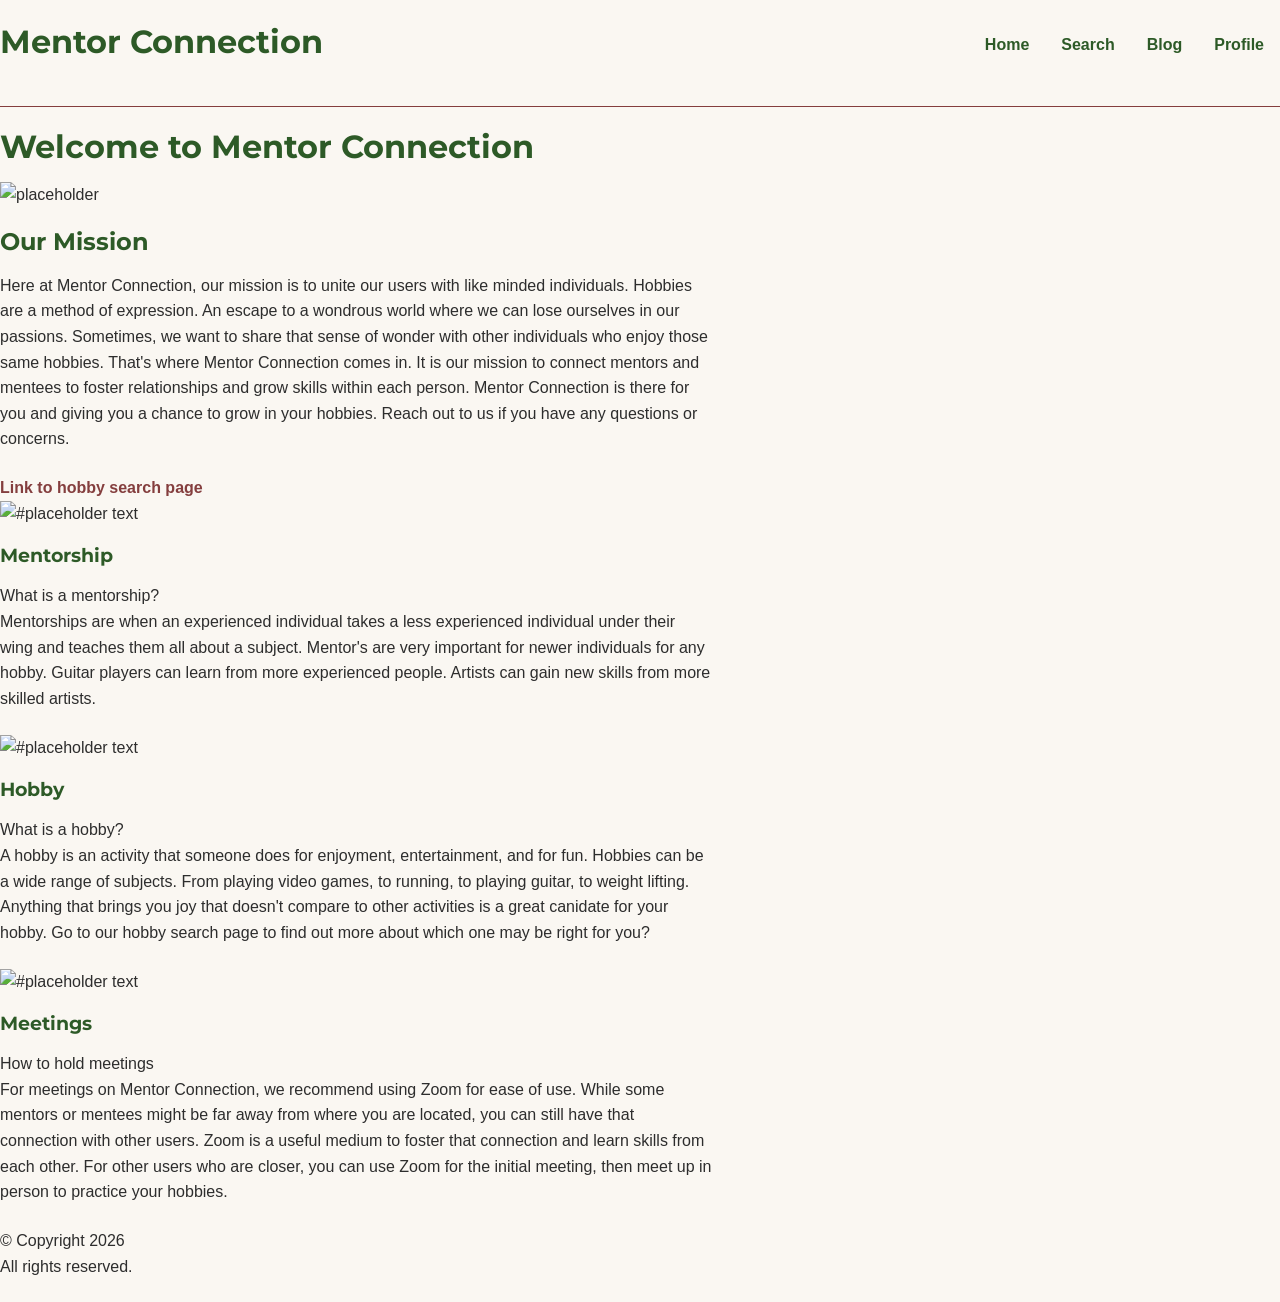
==== index.html @ 6b962f48 "Added more base styles, and added site-logo class to the heading logo for the site. html pages -adde" ====
<!DOCTYPE html>
<html lang="en">
<head>
    <meta charset="utf-8">
    <meta name="description" content="Mentor Connection: An introduction to how we help you connect with your hobbies and those around you.">
    <meta name="author" content="Antonio Rodriguez Jr">
    <meta name="viewport" content="width=device-width, initial-scale=1.0">
    <title>Mentor Connection: Hobbies, Mentors, and Our Process</title>
    <link rel="stylesheet" href="styles.css">

    <link rel="preconnect" href="https://fonts.googleapis.com">
    <link rel="preconnect" href="https://fonts.gstatic.com" crossorigin>
    <link href="https://fonts.googleapis.com/css2?family=Montserrat:ital,wght@0,100..900;1,100..900&display=swap" rel="stylesheet">
</head>
<body>
    <header>
        <div class="nav-container">
            <a class="site-logo" href="#">Mentor Connection</a>
            <nav>
                <ul class="nav-list">
                    <li><a aria-current="page" href="#">Home</a></li>
                    <li><a href="search.html">Search</a></li>
                    <li><a href="blog.html">Blog</a></li>
                    <li><a href="profile.html">Profile</a></li>
                </ul>
            </nav>
        </div>
    </header>
    <main>
        <h1>Welcome to Mentor Connection</h1>
        <section class="intro-desc">
            <img alt="placeholder">
            <div class="mission">
                <h2>Our Mission</h2>
                <p>Here at Mentor Connection, our mission is to unite our users with like minded individuals.
                Hobbies are a method of expression. An escape to a wondrous world where we can lose ourselves in our passions.
                Sometimes, we want to share that sense of wonder with other individuals who enjoy those same hobbies. 
                That's where Mentor Connection comes in. It is our mission to connect mentors and mentees to foster relationships 
                and grow skills within each person. Mentor Connection is there for you and giving you a chance to grow in your hobbies. 
                Reach out to us if you have any questions or concerns.</p>
                <a class="button" href="#link to hobby search page">Link to hobby search page</a>
            </div>
        </section>
        <section class="cards">
            <div class="card-grid">
                <div class="card">
                    <img alt="#placeholder text">
                    <h3>Mentorship</h3>
                    <p>What is a mentorship?<br>
                        Mentorships are when an experienced individual takes a less experienced individual under their wing and teaches them all about a subject.
                        Mentor's are very important for newer individuals for any hobby. Guitar players can learn from more experienced people. Artists can gain new skills 
                        from more skilled artists.
                    </p>
                </div>
                <div class="card">
                    <img alt="#placeholder text">
                    <h3>Hobby</h3>
                    <p>What is a hobby?<br>
                        A hobby is an activity that someone does for enjoyment, entertainment, and for fun. Hobbies can be a wide range of subjects.
                        From playing video games, to running, to playing guitar, to weight lifting. Anything that brings you joy that doesn't compare to other activities is a 
                        great canidate for your hobby. Go to our hobby search page to find out more about which one may be right for you?
                    </p>
                </div>
                <div class="card">
                    <img alt="#placeholder text">
                    <h3>Meetings</h3>
                    <p>How to hold meetings<br>
                    For meetings on Mentor Connection, we recommend using Zoom for ease of use. While some mentors or mentees might be far away from where you are located,
                    you can still have that connection with other users. Zoom is a useful medium to foster that connection and learn skills from each other. For other users who
                    are closer, you can use Zoom for the initial meeting, then meet up in person to practice your hobbies. </p>
                </div>
            </div>
        </section>
    </main>
    <footer><p>&copy; Copyright 2026<br>
                All rights reserved.</p></footer>
</body>
</html>
---- styles.css ----
/* This is the style sheet for GIT 480 Senior Project by Antonio Rodriguez Jr */
@layer reset, base, layout, components, utilities, overrides;

@layer reset{
    *,
    *::before,
    *::after {
        box-sizing: border-box;
    }

    body{
        line-height: 1.5;
        margin: 0;
    }

    img{
        display: block;
        max-width: 100%;
    }
}

@layer base{
    :root {
        --primary: #2d5a27;
        --accent: #843E3E;
        --other-accent: #d49b35;
        --background: #faf7f2;
        --card-color: #ffffff;
        --font-text: #2d2d2d;

        --heading: 'Montserrat', 'Trebuchet MS', Arial, sans-serif;
        --font-family: Arial, sans-serif;

        /* add spacing, sizing for fonts, measure, box shadows, borders, other colors */

        --space-sm: clamp(0.75rem, 0.65rem + 0.5vw, 1rem);
        --space-md: clamp(1rem, 0.85rem + 0.75vw, 1.5rem);
        --space-lg: clamp(1.5rem, 1.35rem + 1vw, 2rem);

        --measure: 80ch;

        --border: 1px solid var(--accent);

        --box-shadow: 0 2px 8px rgba(0,0,0, 0.2);
    }

    body {
        max-inline-size: 1280px;
        margin-inline: auto;
        font-size: 1rem;
        line-height: 1.6;
        background-color: var(--background);
        color: var(--font-text);
        font-family: var(--font-family);
    }

    h1, h2, h3 {
        font-family: var(--heading);
        color: var(--primary);
        font-weight: bold;
        margin-block-end: var(--space-sm);
        line-height: 1.2;
    }

    a{
        font-weight: bold;
        color: var(--accent);
        text-decoration: none;
    }

    p{
        max-inline-size: var(--measure);
        margin-bottom: var(--space-md);
    }
   
    .site-logo{
        font-family: var(--heading);
        font-weight: bold;
        font-size: 2rem;
        color: var(--primary);
    }
}

@layer layout{
    /* grids and other unique layout choices. */
    header{
        border-bottom: var(--border);
        background-color: var(--background);
        position: sticky;
        top: 0;
 
    }

    .nav-container{
        display: grid;
        grid-template-columns: 1fr 1fr;
        padding-block: 1rem 2rem;
    }

    .nav-list{
        display: flex;
        flex-direction: row;
        justify-content: end;
        gap: var(--space-lg);
        list-style: none;
        margin: 0;
        padding: 1rem;
    }

    .nav-list a{
        text-decoration: none;
        color: var(--primary);
        font-weight: bold;
    }
}

@layer components{
    /* cards styles and other reuseable components */
   
}

@layer utilities{
    /* add low level classes for one job with high priority */
}

@layer overrides{
    /* to check layout issues */
    /* *{
        outline: 1px solid rgba(255,0,0,0.4) !important;
    }
    to check image spacing with nearby text
        img{
            opacity: 0.5 !important
  }

    to test for contrast and readability
        body, body *{
            color: #000 !important;
            background-color: #fff !important;
  } */
}
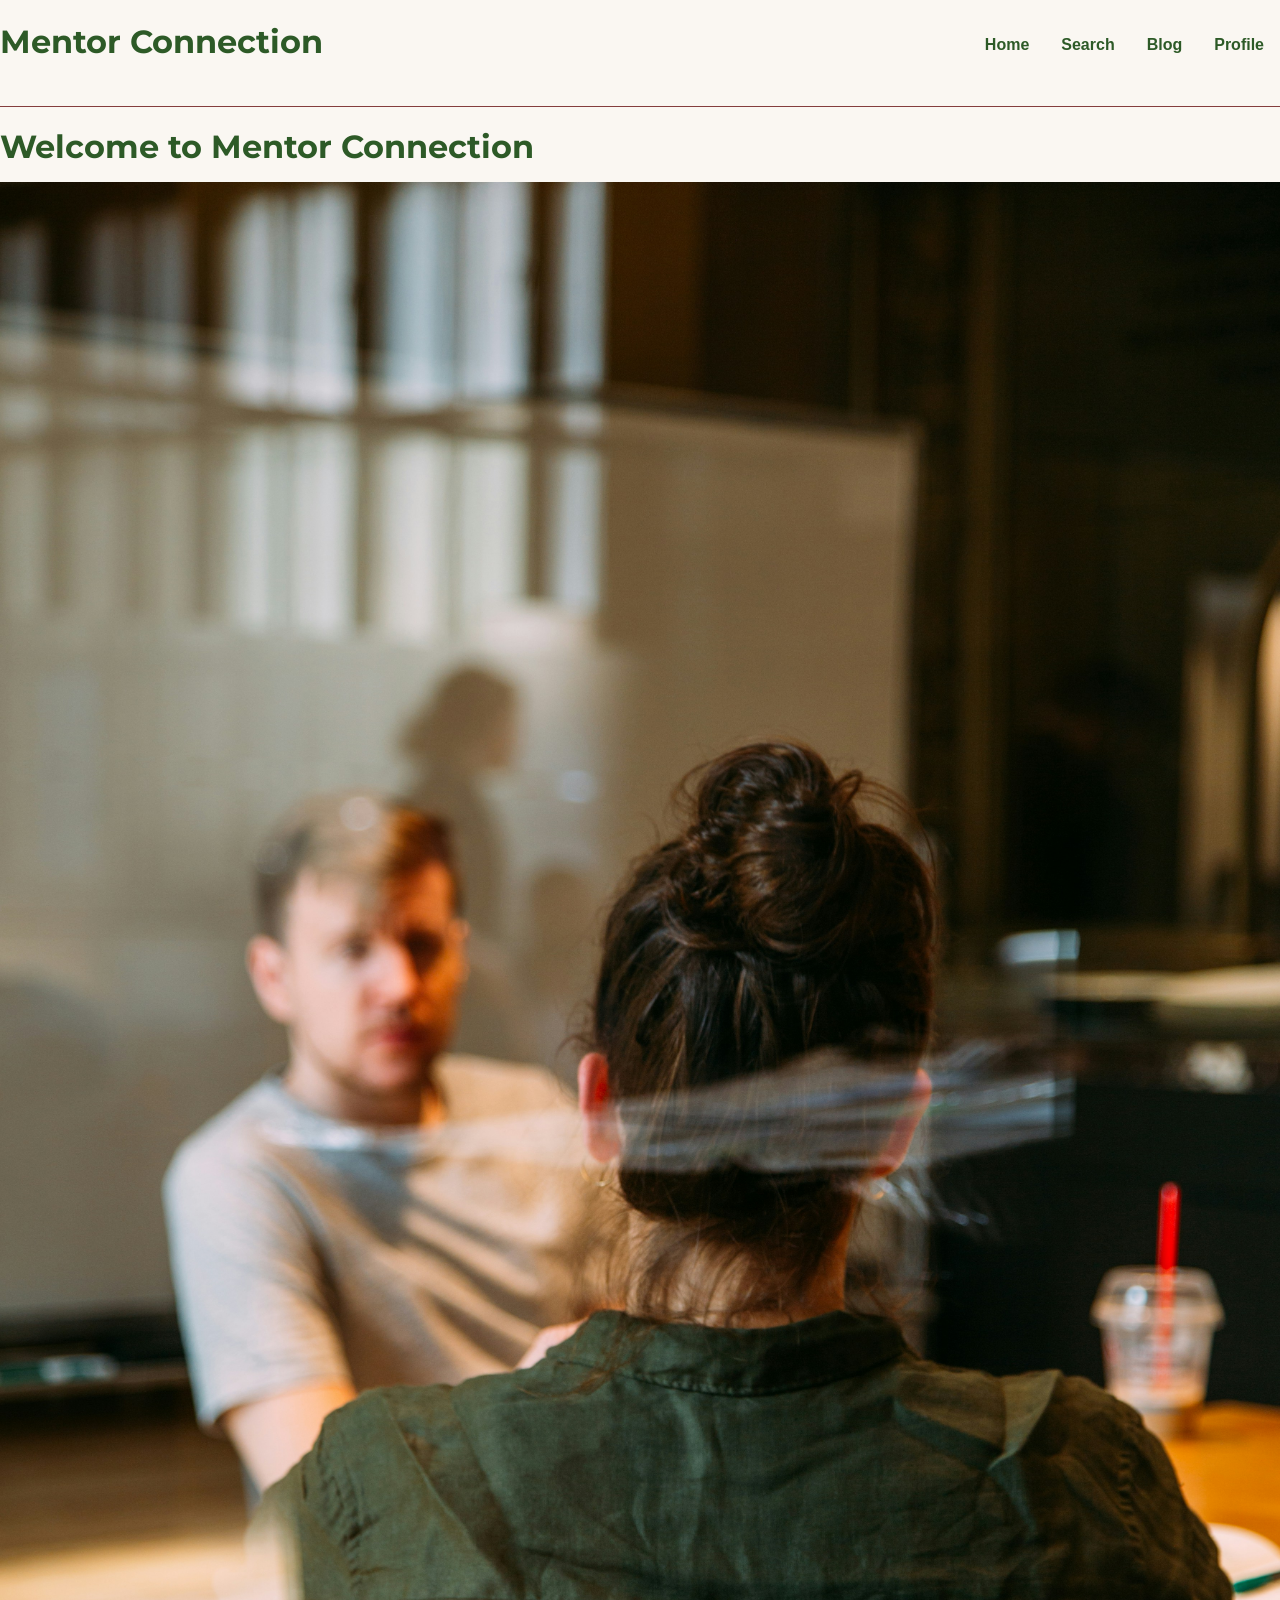
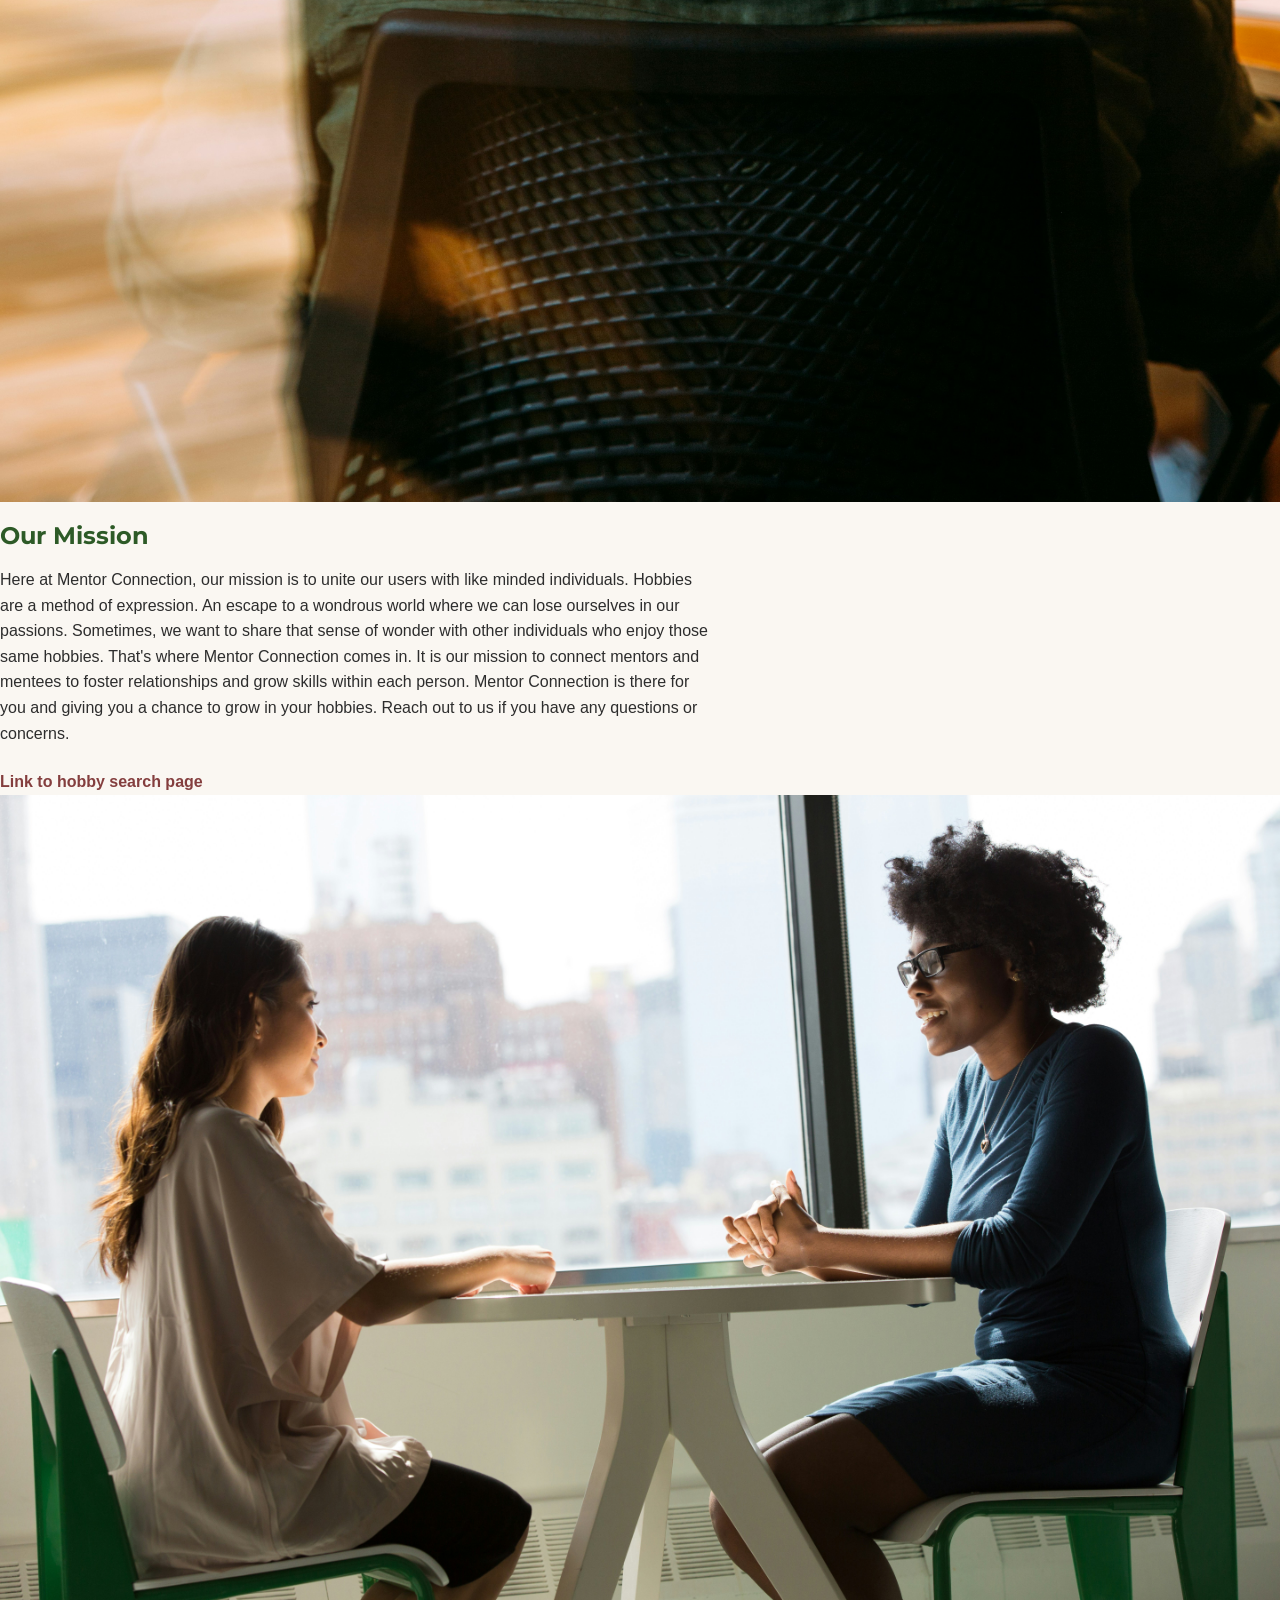
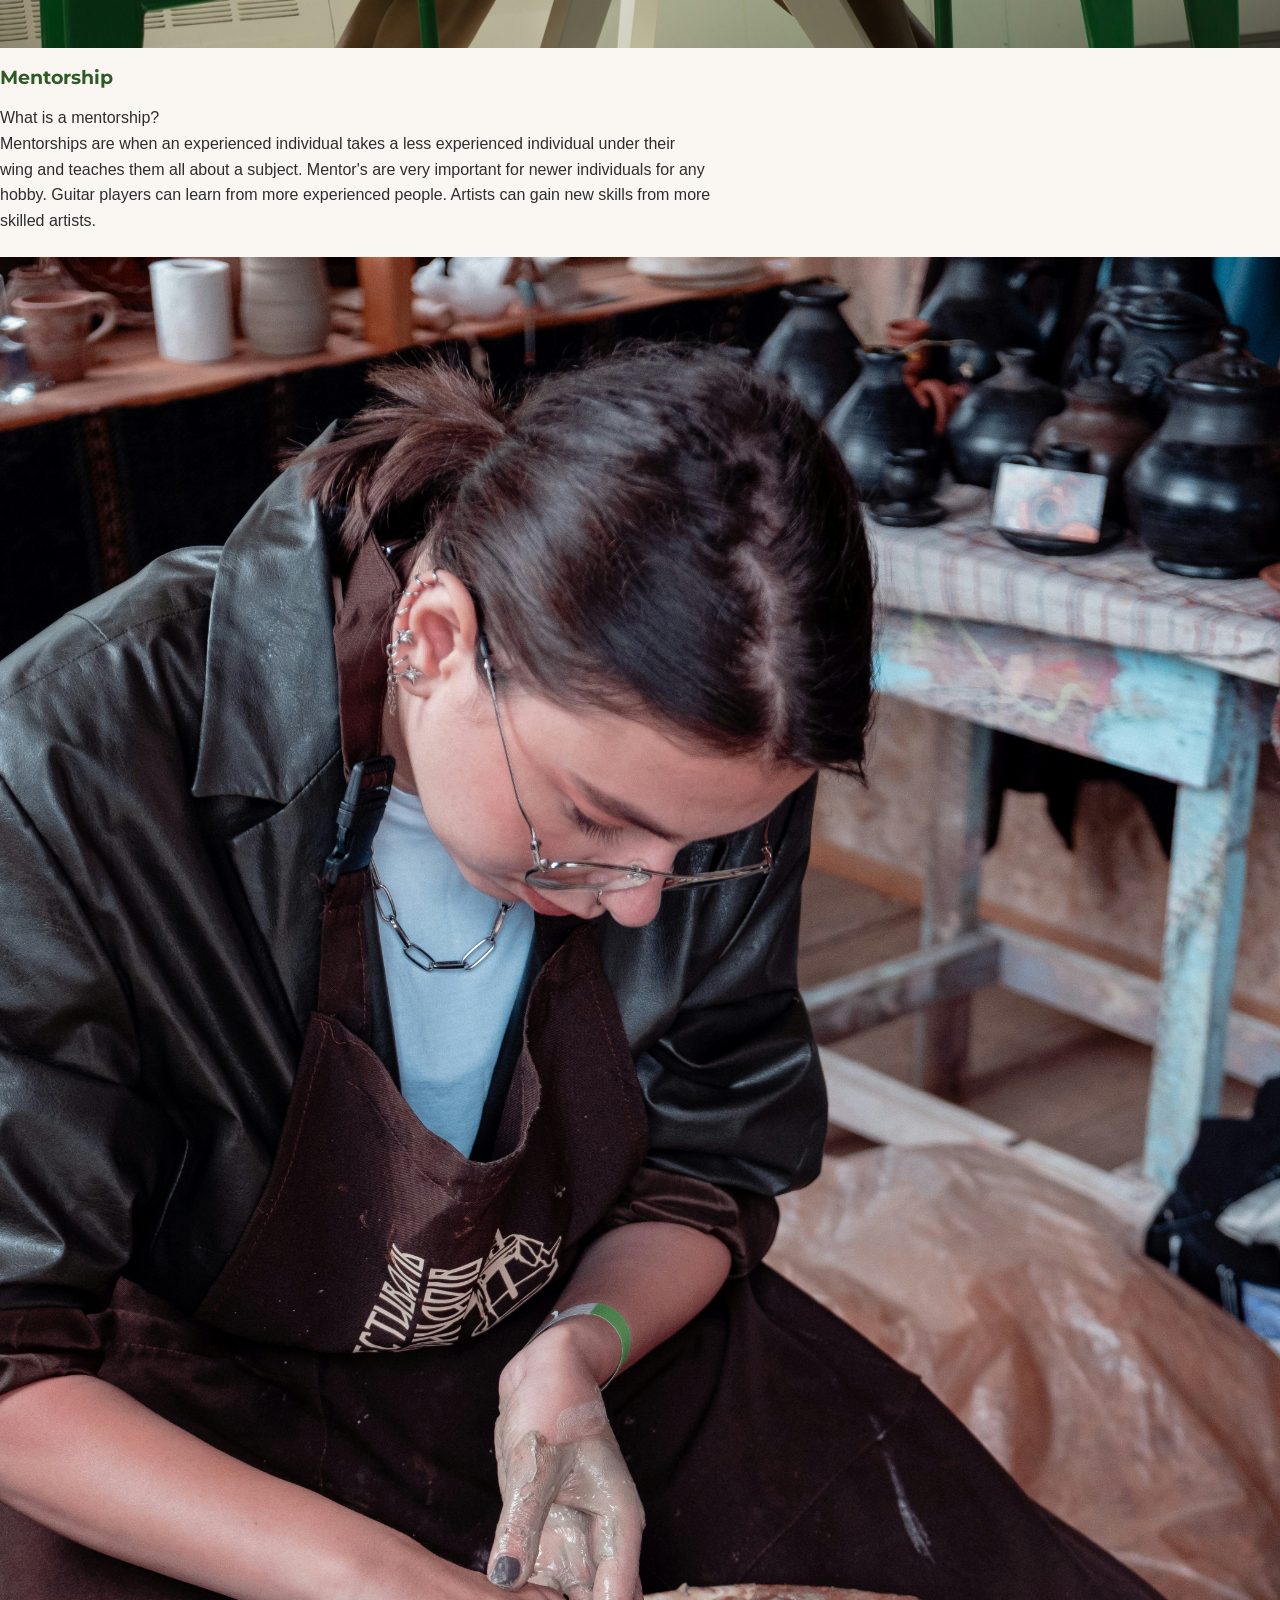
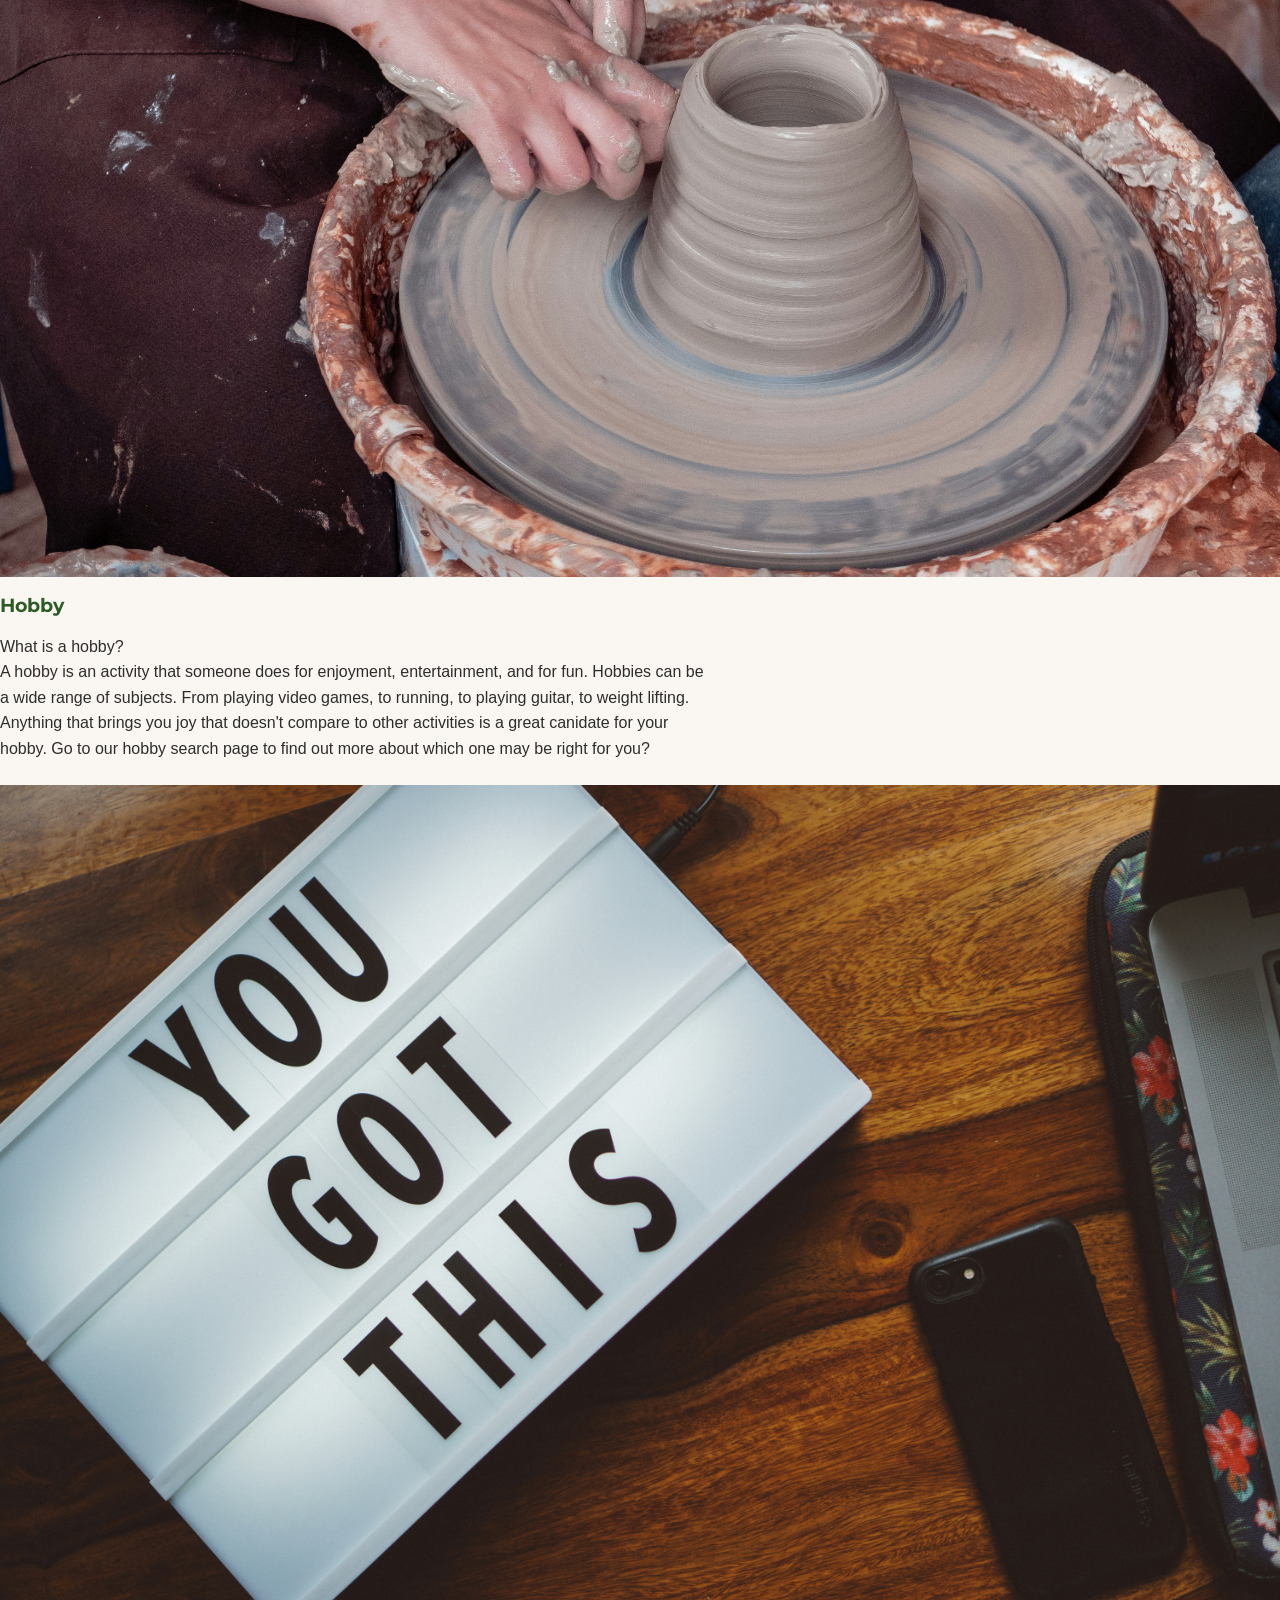
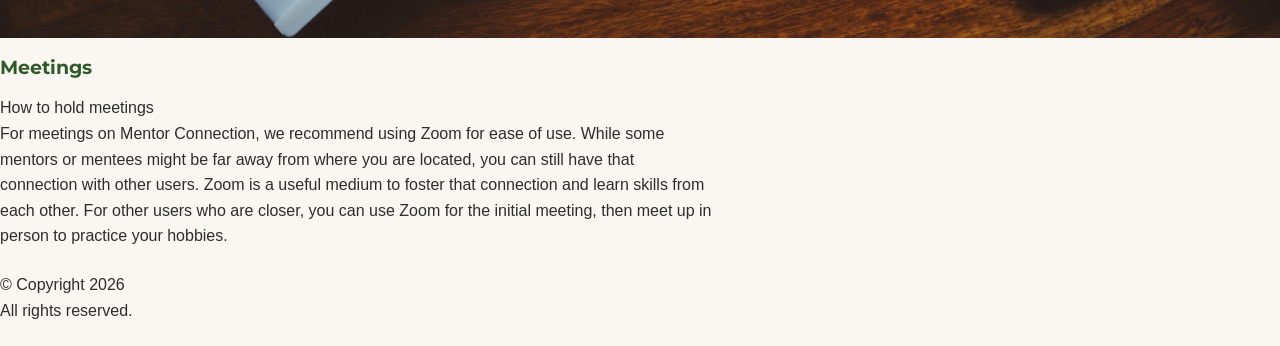
==== commit 1d8dbea2: "Added images sourced from unsplash and added more content for the website. Added 8 images for use in" ====
--- a/index.html
+++ b/index.html
@@ -29,7 +29,7 @@
     <main>
         <h1>Welcome to Mentor Connection</h1>
         <section class="intro-desc">
-            <img alt="placeholder">
+            <img src="images/mentor-display.jpg" alt="placeholder">
             <div class="mission">
                 <h2>Our Mission</h2>
                 <p>Here at Mentor Connection, our mission is to unite our users with like minded individuals.
@@ -44,7 +44,7 @@
         <section class="cards">
             <div class="card-grid">
                 <div class="card">
-                    <img alt="#placeholder text">
+                    <img src="images/mentorship.jpg"alt="#placeholder text">
                     <h3>Mentorship</h3>
                     <p>What is a mentorship?<br>
                         Mentorships are when an experienced individual takes a less experienced individual under their wing and teaches them all about a subject.
@@ -53,7 +53,7 @@
                     </p>
                 </div>
                 <div class="card">
-                    <img alt="#placeholder text">
+                    <img src="images/pottery.jpg" alt="#placeholder text">
                     <h3>Hobby</h3>
                     <p>What is a hobby?<br>
                         A hobby is an activity that someone does for enjoyment, entertainment, and for fun. Hobbies can be a wide range of subjects.
@@ -62,7 +62,7 @@
                     </p>
                 </div>
                 <div class="card">
-                    <img alt="#placeholder text">
+                    <img src="images/motivation.jpg" alt="#placeholder text">
                     <h3>Meetings</h3>
                     <p>How to hold meetings<br>
                     For meetings on Mentor Connection, we recommend using Zoom for ease of use. While some mentors or mentees might be far away from where you are located,
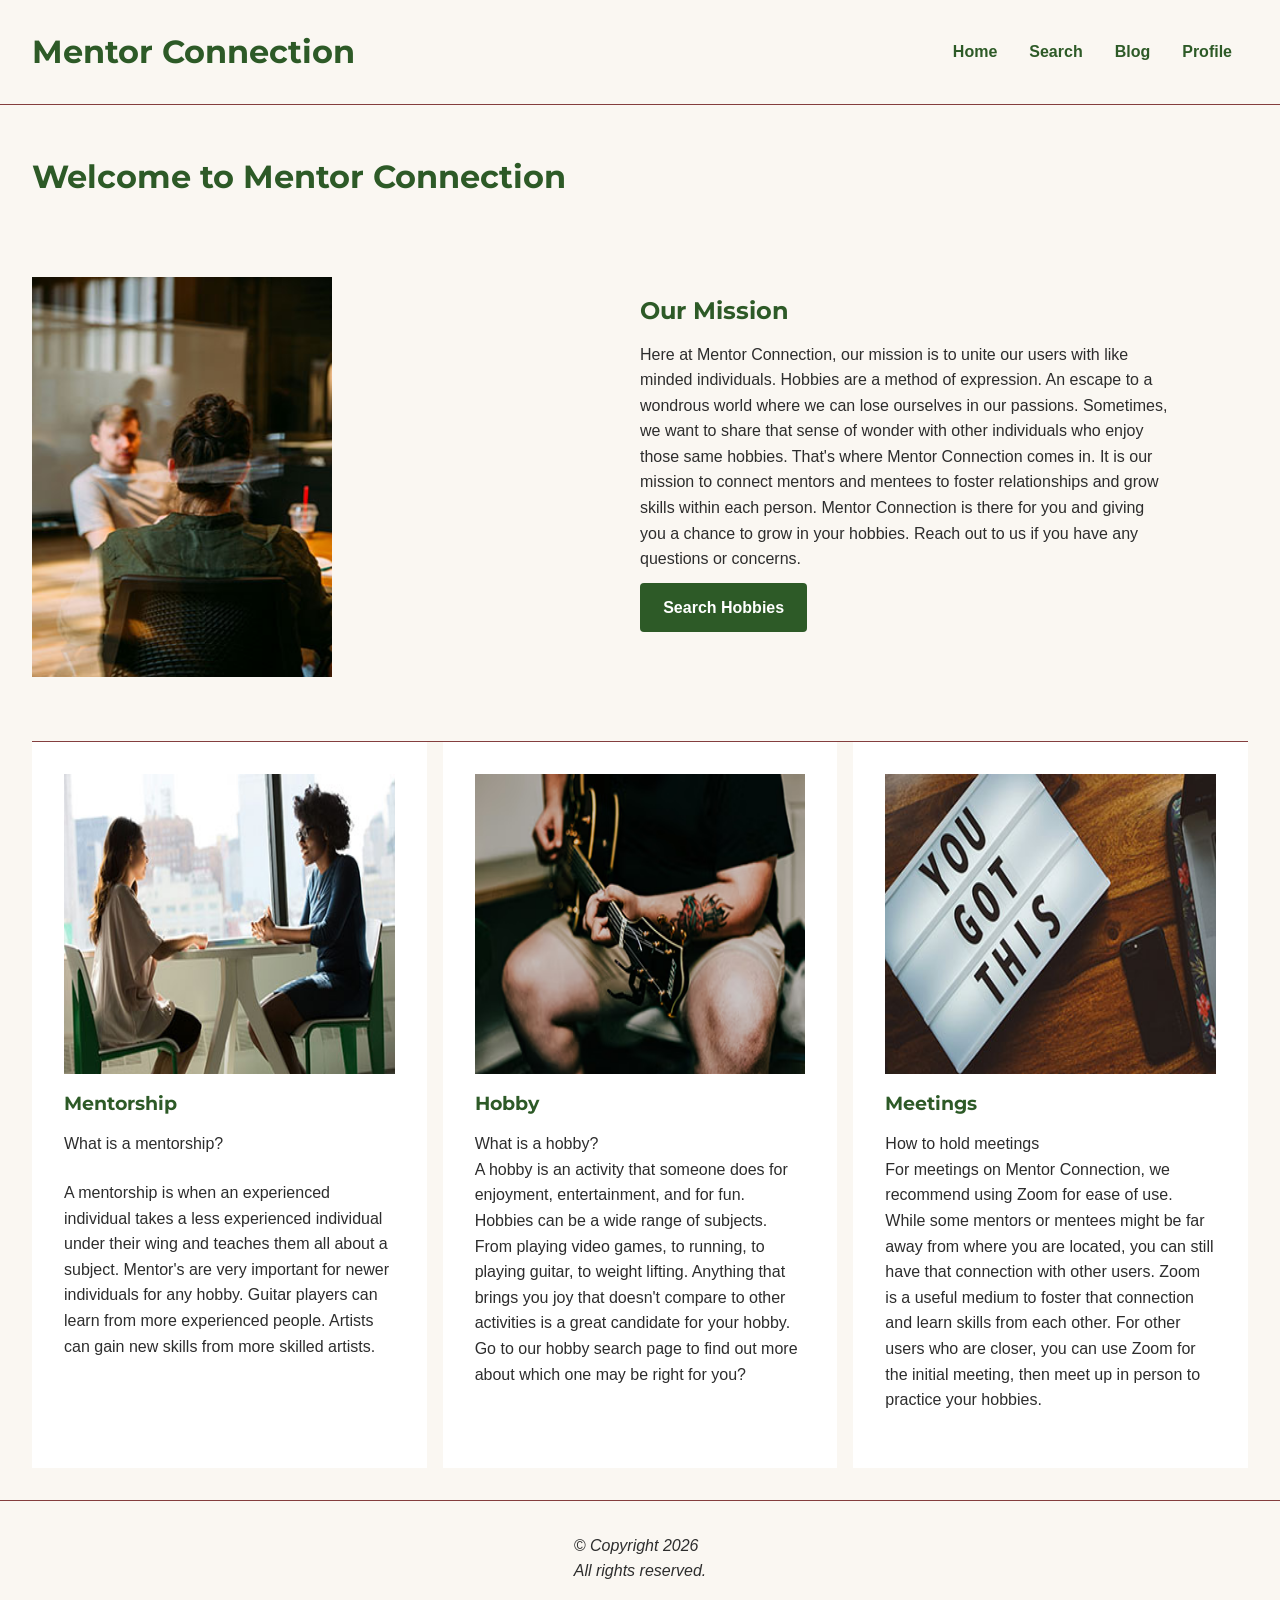
==== commit 35a74b4b: "Added avif image files and updated the sizing for all image files, updates to index.html and styles." ====
--- a/index.html
+++ b/index.html
@@ -29,7 +29,7 @@
     <main>
         <h1>Welcome to Mentor Connection</h1>
         <section class="intro-desc">
-            <img src="images/mentor-display.jpg" alt="placeholder">
+            <img src="images/mentor-display.jpg" alt="placeholder" width="300" height="400">
             <div class="mission">
                 <h2>Our Mission</h2>
                 <p>Here at Mentor Connection, our mission is to unite our users with like minded individuals.
@@ -38,31 +38,31 @@
                 That's where Mentor Connection comes in. It is our mission to connect mentors and mentees to foster relationships 
                 and grow skills within each person. Mentor Connection is there for you and giving you a chance to grow in your hobbies. 
                 Reach out to us if you have any questions or concerns.</p>
-                <a class="button" href="#link to hobby search page">Link to hobby search page</a>
+                <a class="button" href="search.html">Search Hobbies</a>
             </div>
         </section>
         <section class="cards">
             <div class="card-grid">
                 <div class="card">
-                    <img src="images/mentorship.jpg"alt="#placeholder text">
+                    <img src="images/mentorship.jpg"alt="#placeholder text" width="400" height="300">
                     <h3>Mentorship</h3>
-                    <p>What is a mentorship?<br>
-                        Mentorships are when an experienced individual takes a less experienced individual under their wing and teaches them all about a subject.
-                        Mentor's are very important for newer individuals for any hobby. Guitar players can learn from more experienced people. Artists can gain new skills 
-                        from more skilled artists.
+                    <p class="callout">What is a mentorship?</p>
+                    <p>A mentorship is when an experienced individual takes a less experienced individual under their wing and teaches them all about a subject.
+                    Mentor's are very important for newer individuals for any hobby. Guitar players can learn from more experienced people. Artists can gain new skills 
+                    from more skilled artists.
                     </p>
                 </div>
                 <div class="card">
-                    <img src="images/pottery.jpg" alt="#placeholder text">
+                    <img src="images/guitar.avif" alt="#placeholder text" width="400" height="300">
                     <h3>Hobby</h3>
                     <p>What is a hobby?<br>
                         A hobby is an activity that someone does for enjoyment, entertainment, and for fun. Hobbies can be a wide range of subjects.
                         From playing video games, to running, to playing guitar, to weight lifting. Anything that brings you joy that doesn't compare to other activities is a 
-                        great canidate for your hobby. Go to our hobby search page to find out more about which one may be right for you?
+                        great candidate for your hobby. Go to our hobby search page to find out more about which one may be right for you?
                     </p>
                 </div>
                 <div class="card">
-                    <img src="images/motivation.jpg" alt="#placeholder text">
+                    <img src="images/motivation.jpg" alt="#placeholder text" width="400" height="300">
                     <h3>Meetings</h3>
                     <p>How to hold meetings<br>
                     For meetings on Mentor Connection, we recommend using Zoom for ease of use. While some mentors or mentees might be far away from where you are located,
--- a/styles.css
+++ b/styles.css
@@ -92,9 +92,10 @@
     }
 
     .nav-container{
-        display: grid;
-        grid-template-columns: 1fr 1fr;
-        padding-block: 1rem 2rem;
+        display: flex;
+        justify-content: space-between;
+        align-items: center;
+        padding: var(--space-md) var(--space-lg);
     }
 
     .nav-list{
@@ -112,11 +113,156 @@
         color: var(--primary);
         font-weight: bold;
     }
+
+    main{
+        max-inline-size: 150ch;
+        margin-inline: auto;
+        padding: var(--space-lg);
+    }
+
+    .search-bar{
+        display: flex;
+        margin: 0 auto;
+        gap: var(--space-sm);
+        max-inline-size: 600px;
+        margin-block-end: var(--space-lg);
+    }
+
+    .trending{
+        display: grid;
+        grid-template-columns: repeat(auto-fill, minmax(450px, 1fr));
+        gap: var(--space-md);
+        margin-block-end: var(--space-lg);
+   }
+
+    footer{
+        display: flex;
+        justify-content: center;
+        padding-block: 1rem;
+        border-top: var(--border);
+        font-style: italic;
+    }
+
 }
 
 @layer components{
     /* cards styles and other reuseable components */
+    .settings, .inbox{
+        background-color: var(--card-color);
+        padding: var(--space-lg);
+        border-radius: 8px;
+        box-shadow: var(--box-shadow);
+        margin-block-end: var(--space-lg);
+    }
+
+    .settings form, .inbox form{
+        display: flex;
+        flex-direction: column;
+        gap: var(--space-sm);
+   }
+
+   input[type="text"], textarea{
+        font-family: var(--font-family);
+        padding: var(--space-sm);
+        border: var(--border);
+        font-size: 1rem;
+   }
+
+   label{
+        font-family: var(--heading);
+        font-weight: bold;
+        margin-block-end: -0.5rem;
+   }
+
+   .button, button{
+        font-family: var(heading);
+        font-weight: bold;
+        background-color: var(--primary);
+        color: var(--card-color);
+        border: none;
+        padding: var(--space-sm) var(--space-md);
+        border-radius: 4px;
+        cursor: pointer;
+        align-self: flex-start;
+   }
+
+   #category{
+        font-family: var(--font-family);
+        padding: 0.5rem;
+        border: var(--border);
+        font-size: 1rem;
+        background-color: var(--card-color);
+        cursor: pointer;
+   }
+
+   .blog{
+        background-color: var(--card-color);
+        padding: var(--space-lg);
+        border-radius: 8px;
+        box-shadow: var(--box-shadow);
+        margin-bottom: var(--space-lg);
+        display: flex;
+        flex-direction: column;
+        gap: var(--space-sm);
+   }
+
+
+   .search-bar input[type="text"]{
+        flex: 1;
+        border-radius: 4px;
+   }
+
+   .search-bar button{
+        align-self: stretch;
+   }
+
+   .hobby-desc{
+        background-color: var(--card-color);
+        padding: var(--space-md);
+        border-radius: 8px;
+        box-shadow: var(--box-shadow);
+        border-top: 4px solid var(--other-accent);
+        display: flex;
+        flex-direction: column;
+   }
+
+   .hobby-desc h3 {
+        margin-top: 0;
+        margin-block-end: 0.5rem;
+    }
+
+    .hobby-desc p {
+        margin-bottom: 0;
+        font-size: 0.95rem; 
+    }
+
+    .intro-desc{
+        display: grid;
+        grid-template-columns: 1fr 1fr;
+        padding-block: 4rem;
+        border-bottom: var(--border);
+    }
+
+    .mission p{
+        max-inline-size: 60ch;
+    }
+
+    .card-grid{
+        display: grid;
+        grid-template-columns: repeat(auto-fill, minmax(300px, 1fr));
+        gap: var(--space-sm);
+        container-type: inline-size;
+        container-name: card-grid-container;
+    }
+
+    .card{
+        background-color: var(--card-color);
+        padding: var(--space-lg);
+        align-items: center;
+    }
    
+
+
 }
 
 @layer utilities{
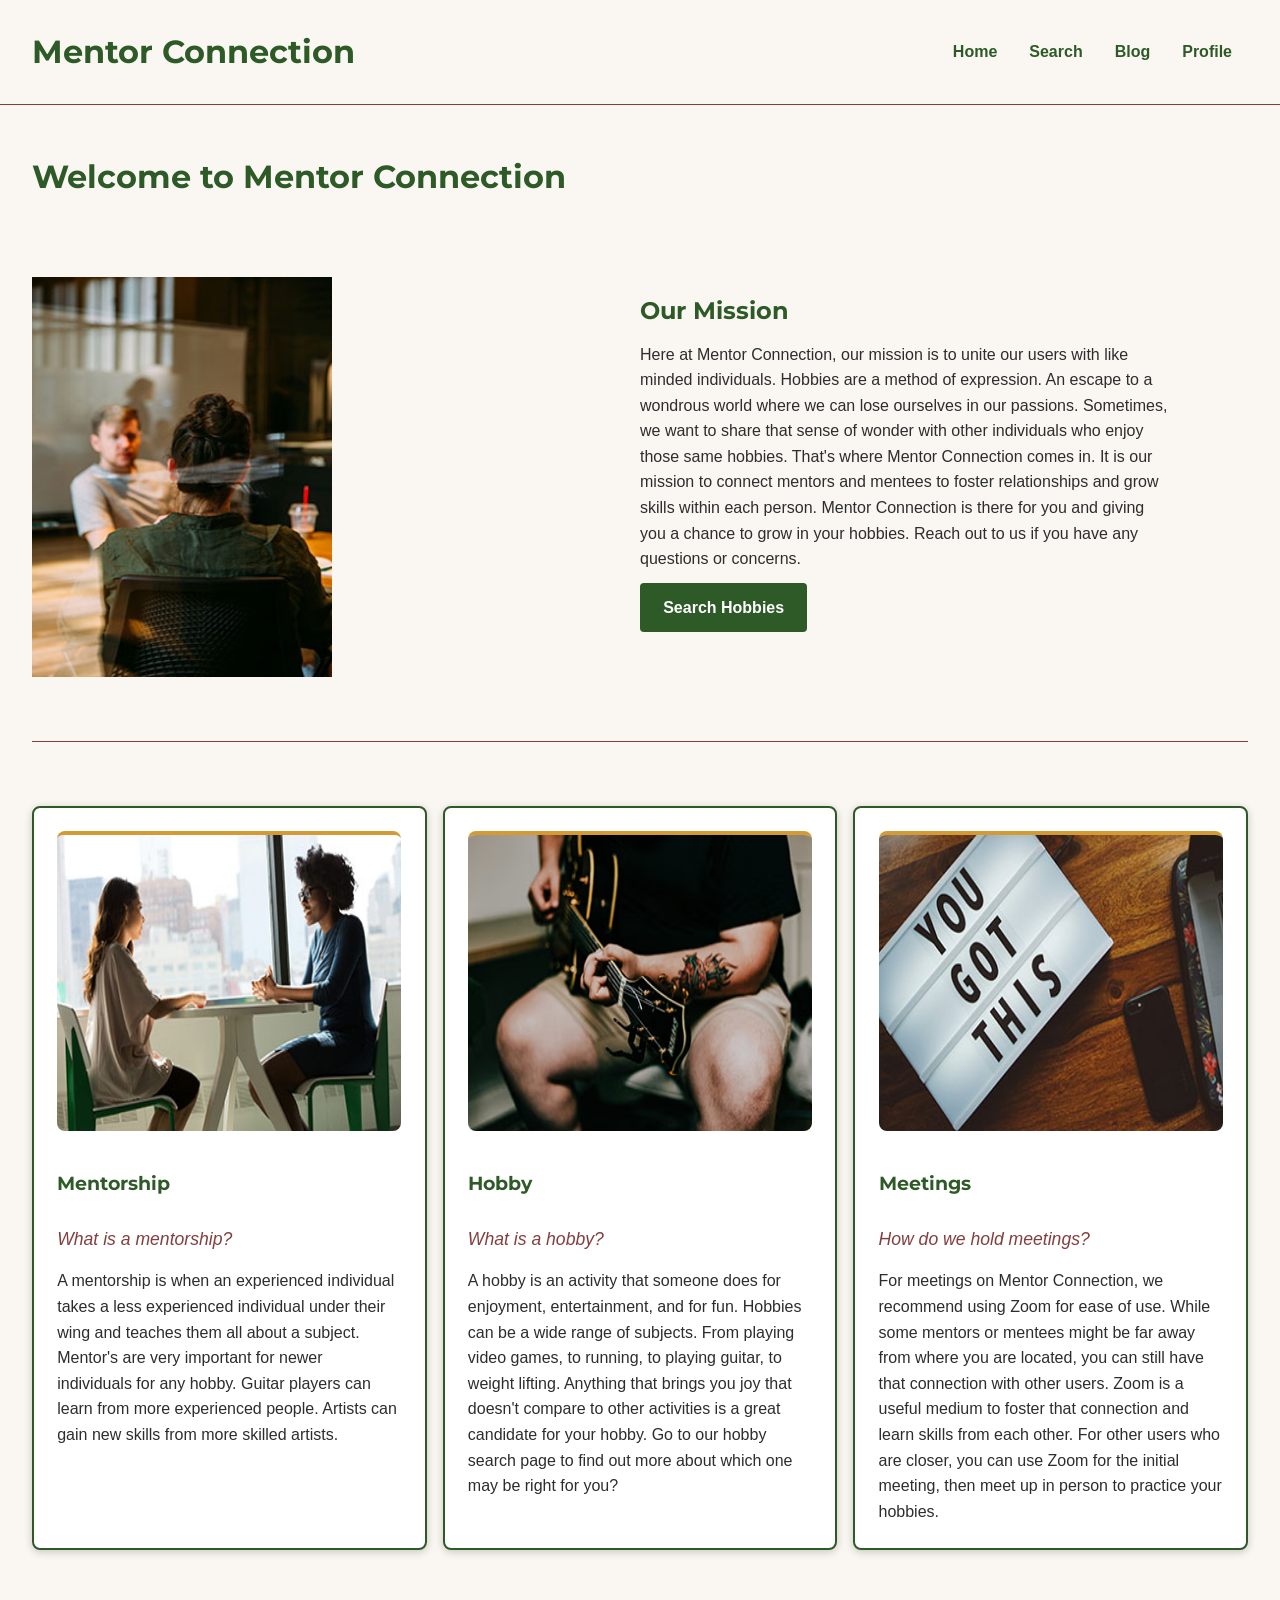
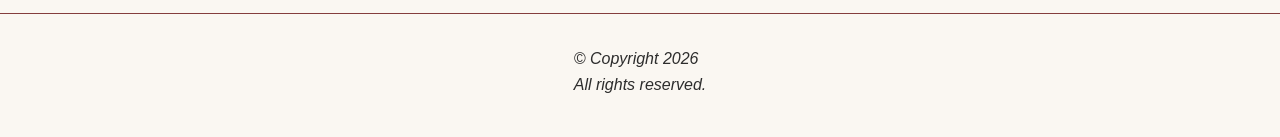
==== commit 0c498e2a: "Index.html and styles.css updates Index.html added callout class to other card descriptions adjusted" ====
--- a/index.html
+++ b/index.html
@@ -49,25 +49,23 @@
                     <p class="callout">What is a mentorship?</p>
                     <p>A mentorship is when an experienced individual takes a less experienced individual under their wing and teaches them all about a subject.
                     Mentor's are very important for newer individuals for any hobby. Guitar players can learn from more experienced people. Artists can gain new skills 
-                    from more skilled artists.
-                    </p>
+                    from more skilled artists.</p>
                 </div>
                 <div class="card">
                     <img src="images/guitar.avif" alt="#placeholder text" width="400" height="300">
                     <h3>Hobby</h3>
-                    <p>What is a hobby?<br>
-                        A hobby is an activity that someone does for enjoyment, entertainment, and for fun. Hobbies can be a wide range of subjects.
-                        From playing video games, to running, to playing guitar, to weight lifting. Anything that brings you joy that doesn't compare to other activities is a 
-                        great candidate for your hobby. Go to our hobby search page to find out more about which one may be right for you?
-                    </p>
+                    <p class="callout">What is a hobby?</p>
+                    <p>A hobby is an activity that someone does for enjoyment, entertainment, and for fun. Hobbies can be a wide range of subjects.
+                    From playing video games, to running, to playing guitar, to weight lifting. Anything that brings you joy that doesn't compare to other activities is a 
+                    great candidate for your hobby. Go to our hobby search page to find out more about which one may be right for you?</p>
                 </div>
                 <div class="card">
                     <img src="images/motivation.jpg" alt="#placeholder text" width="400" height="300">
                     <h3>Meetings</h3>
-                    <p>How to hold meetings<br>
-                    For meetings on Mentor Connection, we recommend using Zoom for ease of use. While some mentors or mentees might be far away from where you are located,
+                    <p class="callout">How do we hold meetings?</p>
+                    <p>For meetings on Mentor Connection, we recommend using Zoom for ease of use. While some mentors or mentees might be far away from where you are located,
                     you can still have that connection with other users. Zoom is a useful medium to foster that connection and learn skills from each other. For other users who
-                    are closer, you can use Zoom for the initial meeting, then meet up in person to practice your hobbies. </p>
+                    are closer, you can use Zoom for the initial meeting, then meet up in person to practice your hobbies.</p>
                 </div>
             </div>
         </section>
--- a/styles.css
+++ b/styles.css
@@ -161,20 +161,20 @@
         gap: var(--space-sm);
    }
 
-   input[type="text"], textarea{
+    input[type="text"], textarea{
         font-family: var(--font-family);
         padding: var(--space-sm);
         border: var(--border);
         font-size: 1rem;
    }
 
-   label{
+    label{
         font-family: var(--heading);
         font-weight: bold;
         margin-block-end: -0.5rem;
    }
 
-   .button, button{
+    .button, button{
         font-family: var(heading);
         font-weight: bold;
         background-color: var(--primary);
@@ -186,7 +186,7 @@
         align-self: flex-start;
    }
 
-   #category{
+    #category{
         font-family: var(--font-family);
         padding: 0.5rem;
         border: var(--border);
@@ -195,7 +195,7 @@
         cursor: pointer;
    }
 
-   .blog{
+    .blog{
         background-color: var(--card-color);
         padding: var(--space-lg);
         border-radius: 8px;
@@ -207,16 +207,16 @@
    }
 
 
-   .search-bar input[type="text"]{
+    .search-bar input[type="text"]{
         flex: 1;
         border-radius: 4px;
    }
 
-   .search-bar button{
+    .search-bar button{
         align-self: stretch;
    }
 
-   .hobby-desc{
+    .hobby-desc{
         background-color: var(--card-color);
         padding: var(--space-md);
         border-radius: 8px;
@@ -226,7 +226,7 @@
         flex-direction: column;
    }
 
-   .hobby-desc h3 {
+    .hobby-desc h3 {
         margin-top: 0;
         margin-block-end: 0.5rem;
     }
@@ -245,6 +245,10 @@
 
     .mission p{
         max-inline-size: 60ch;
+    }
+
+    .cards{
+        padding-block: 2rem;
     }
 
     .card-grid{
@@ -255,18 +259,41 @@
         container-name: card-grid-container;
     }
 
-    .card{
-        background-color: var(--card-color);
-        padding: var(--space-lg);
-        align-items: center;
-    }
-   
-
-
+    @container card-grid-container (min-width: 500px) {
+        .card {
+            display: flex;
+            flex-direction: column;
+            gap: var(--space-md);
+            background-color: var(--card-color);
+            margin-top: var(--space-lg);
+            padding-inline: var(--space-md);
+            padding-block-start: var(--space-md);
+            border-radius: 8px;
+            border: 2px solid var(--primary);
+            box-shadow: var(--box-shadow);
+            max-inline-size: 55ch;
+        }
+
+        .card img {
+            border-top: 4px solid var(--other-accent);
+            border-radius: 8px;
+            max-width: 100%;
+        }
+    }
 }
 
 @layer utilities{
     /* add low level classes for one job with high priority */
+    .callout{
+        color: var(--accent);
+        font-size: 1.1rem;
+        font-style: italic;
+        margin-bottom: -1.5rem;
+    }
+
+    .card h3{
+        margin-bottom: -0.7rem;
+    }
 }
 
 @layer overrides{
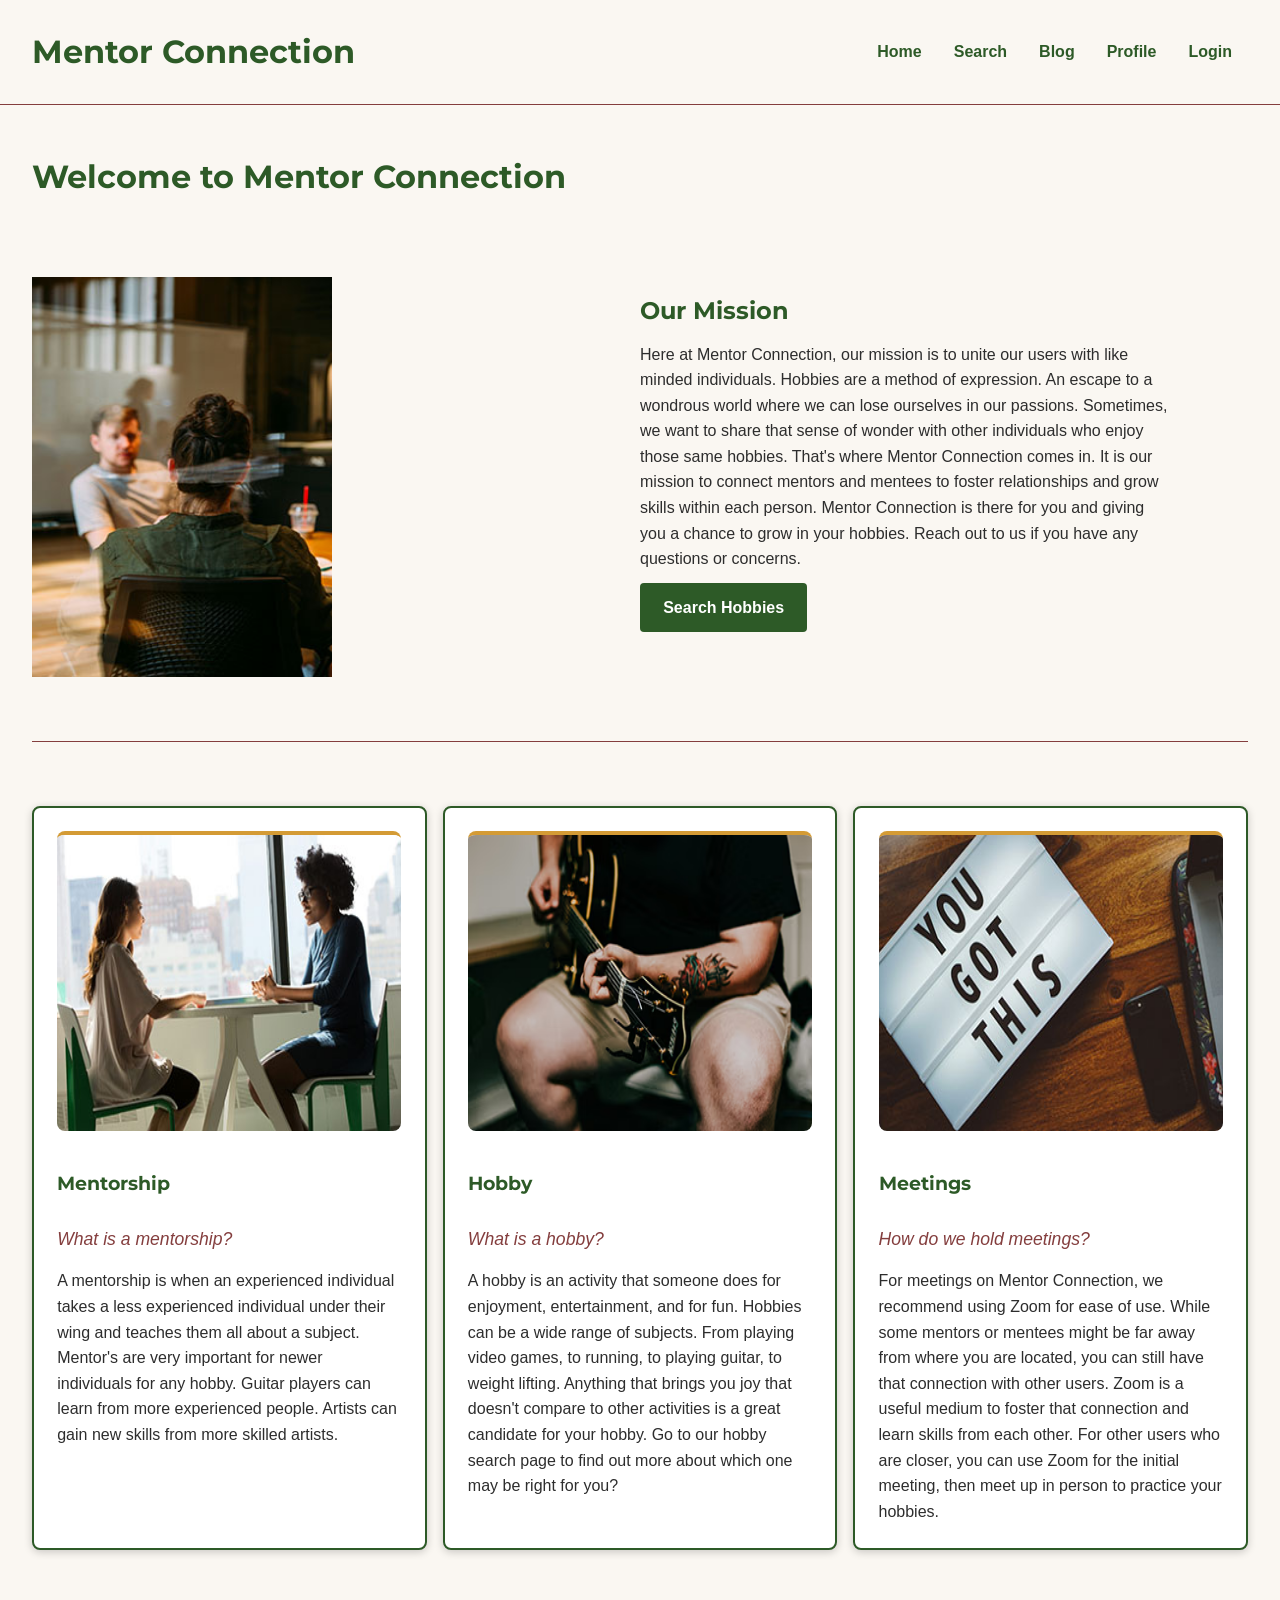
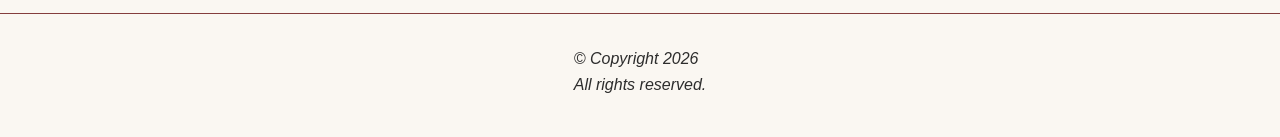
==== commit 382d5498: "Created a separate log in page for testing Created login.html and styles to test the script" ====
--- a/index.html
+++ b/index.html
@@ -22,6 +22,7 @@
                     <li><a href="search.html">Search</a></li>
                     <li><a href="blog.html">Blog</a></li>
                     <li><a href="profile.html">Profile</a></li>
+                    <li><a href="login.html">Login</a></li>
                 </ul>
             </nav>
         </div>
--- a/styles.css
+++ b/styles.css
@@ -147,7 +147,24 @@
 
 @layer components{
     /* cards styles and other reuseable components */
-    .settings, .inbox{
+    .threads .giscus{
+        max-width: 900px;
+        margin: 0 auto;
+        width: 100%;
+        padding-block-end: 2rem;
+    }
+
+    .discuss{
+        margin-block: 2rem;
+        background-color: color-mix(in srgb, var(--font-text) 80%, transparent);
+    }
+
+
+    .giscus-frame{
+        transition: height 0.2s ease;
+    }
+
+    .settings, .inbox, .signup{
         background-color: var(--card-color);
         padding: var(--space-lg);
         border-radius: 8px;
@@ -155,11 +172,18 @@
         margin-block-end: var(--space-lg);
     }
 
-    .settings form, .inbox form{
+    .signup label, .signup button{
+        display: block; 
+    }
+
+
+
+    .settings form, .inbox form { 
         display: flex;
         flex-direction: column;
         gap: var(--space-sm);
    }
+
 
     input[type="text"], textarea{
         font-family: var(--font-family);
@@ -245,6 +269,13 @@
 
     .mission p{
         max-inline-size: 60ch;
+    }
+
+    .separator{
+        padding-block-start: var(--space-lg);
+        display: grid;
+        grid-template-columns: repeat(auto-fill, minmax(450px, 1fr));
+        gap: 5rem;
     }
 
     .cards{
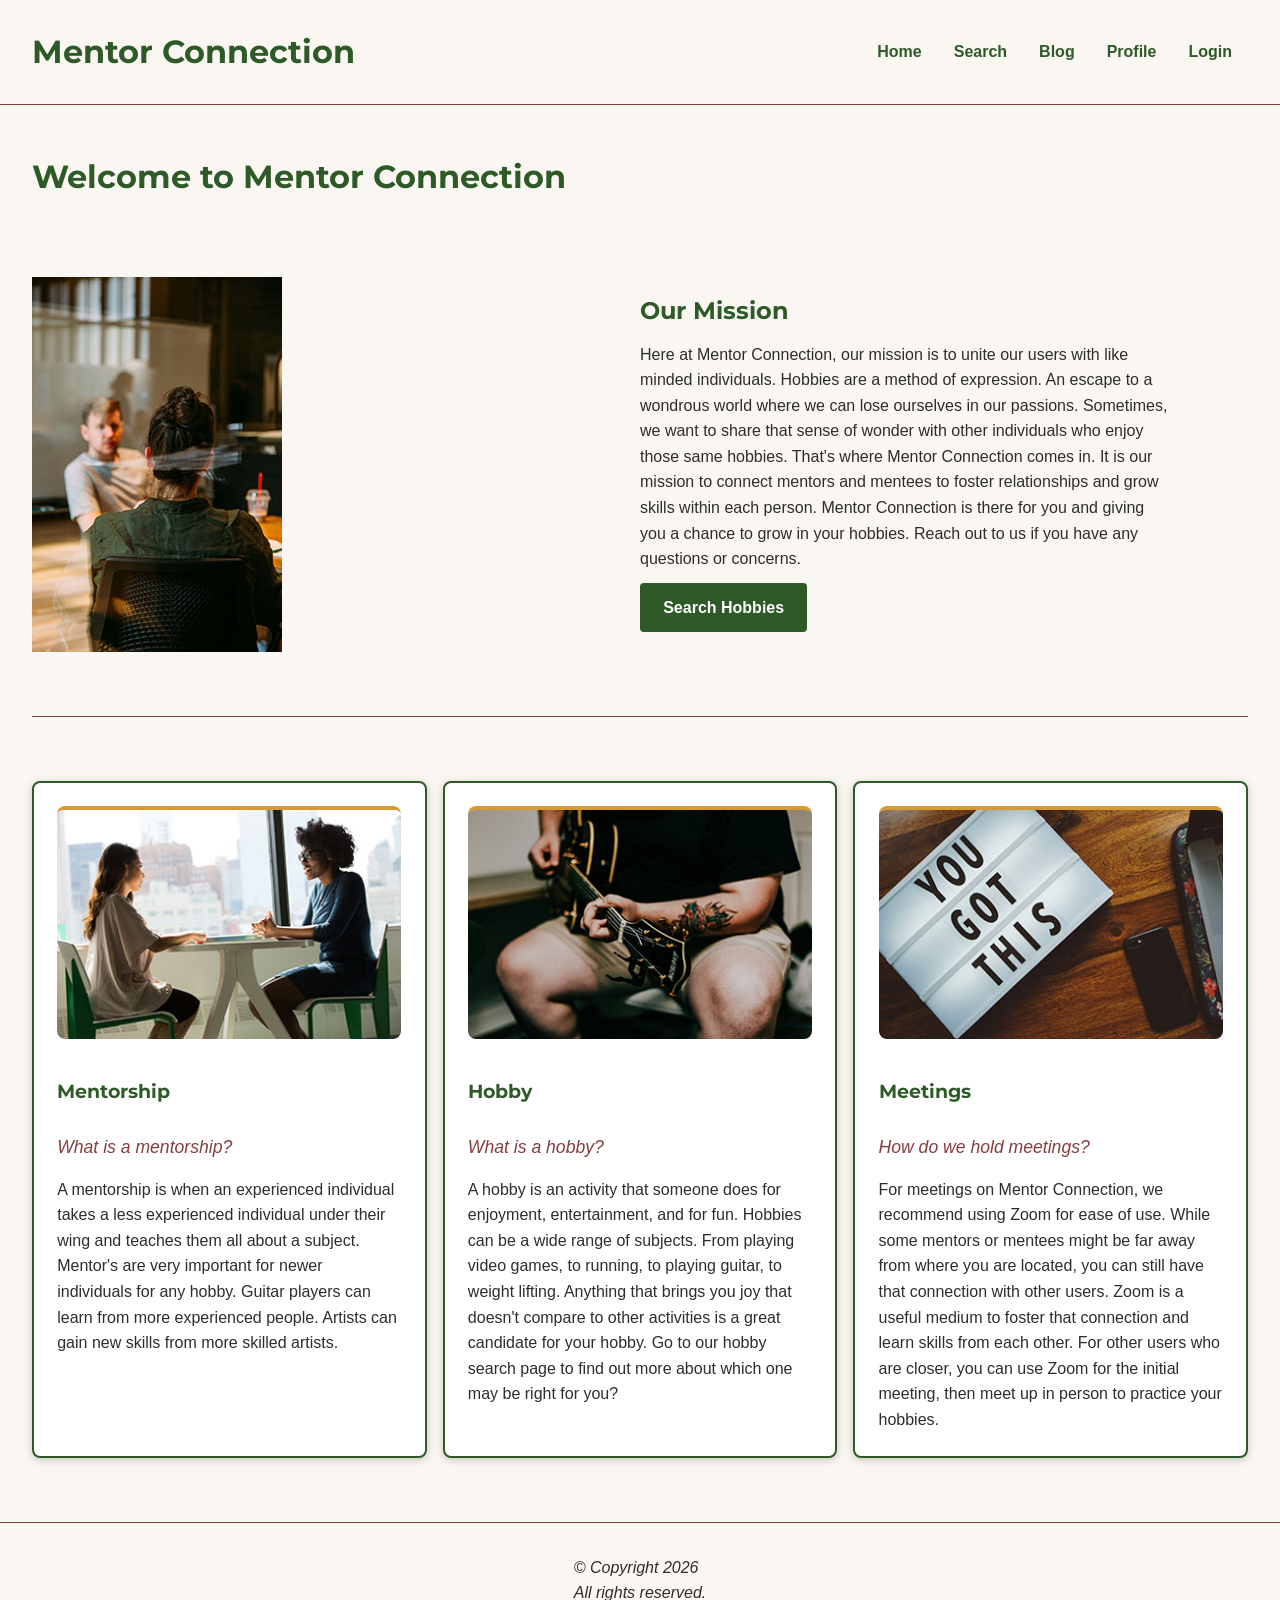
==== commit 4405e6b2: "Updates to navigation, alt text, comments to js file, creating js file added navigation links, new f" ====
--- a/index.html
+++ b/index.html
@@ -30,7 +30,7 @@
     <main>
         <h1>Welcome to Mentor Connection</h1>
         <section class="intro-desc">
-            <img src="images/mentor-display.jpg" alt="placeholder" width="300" height="400">
+            <img src="images/mentor-display.jpg" alt="a man and women sitting at a table in an office.">
             <div class="mission">
                 <h2>Our Mission</h2>
                 <p>Here at Mentor Connection, our mission is to unite our users with like minded individuals.
@@ -45,7 +45,7 @@
         <section class="cards">
             <div class="card-grid">
                 <div class="card">
-                    <img src="images/mentorship.jpg"alt="#placeholder text" width="400" height="300">
+                    <img src="images/mentorship.jpg" alt="two women sitting at a table conversing.">
                     <h3>Mentorship</h3>
                     <p class="callout">What is a mentorship?</p>
                     <p>A mentorship is when an experienced individual takes a less experienced individual under their wing and teaches them all about a subject.
@@ -53,7 +53,7 @@
                     from more skilled artists.</p>
                 </div>
                 <div class="card">
-                    <img src="images/guitar.avif" alt="#placeholder text" width="400" height="300">
+                    <img src="images/guitar.avif" alt="a close up shot of a man sitting down playing a guitar">
                     <h3>Hobby</h3>
                     <p class="callout">What is a hobby?</p>
                     <p>A hobby is an activity that someone does for enjoyment, entertainment, and for fun. Hobbies can be a wide range of subjects.
@@ -61,7 +61,7 @@
                     great candidate for your hobby. Go to our hobby search page to find out more about which one may be right for you?</p>
                 </div>
                 <div class="card">
-                    <img src="images/motivation.jpg" alt="#placeholder text" width="400" height="300">
+                    <img src="images/motivation.jpg" alt="a table with a phone and text reading You Got This">
                     <h3>Meetings</h3>
                     <p class="callout">How do we hold meetings?</p>
                     <p>For meetings on Mentor Connection, we recommend using Zoom for ease of use. While some mentors or mentees might be far away from where you are located,
--- a/styles.css
+++ b/styles.css
@@ -270,6 +270,10 @@
     .mission p{
         max-inline-size: 60ch;
     }
+
+    
+
+
 
     .separator{
         padding-block-start: var(--space-lg);
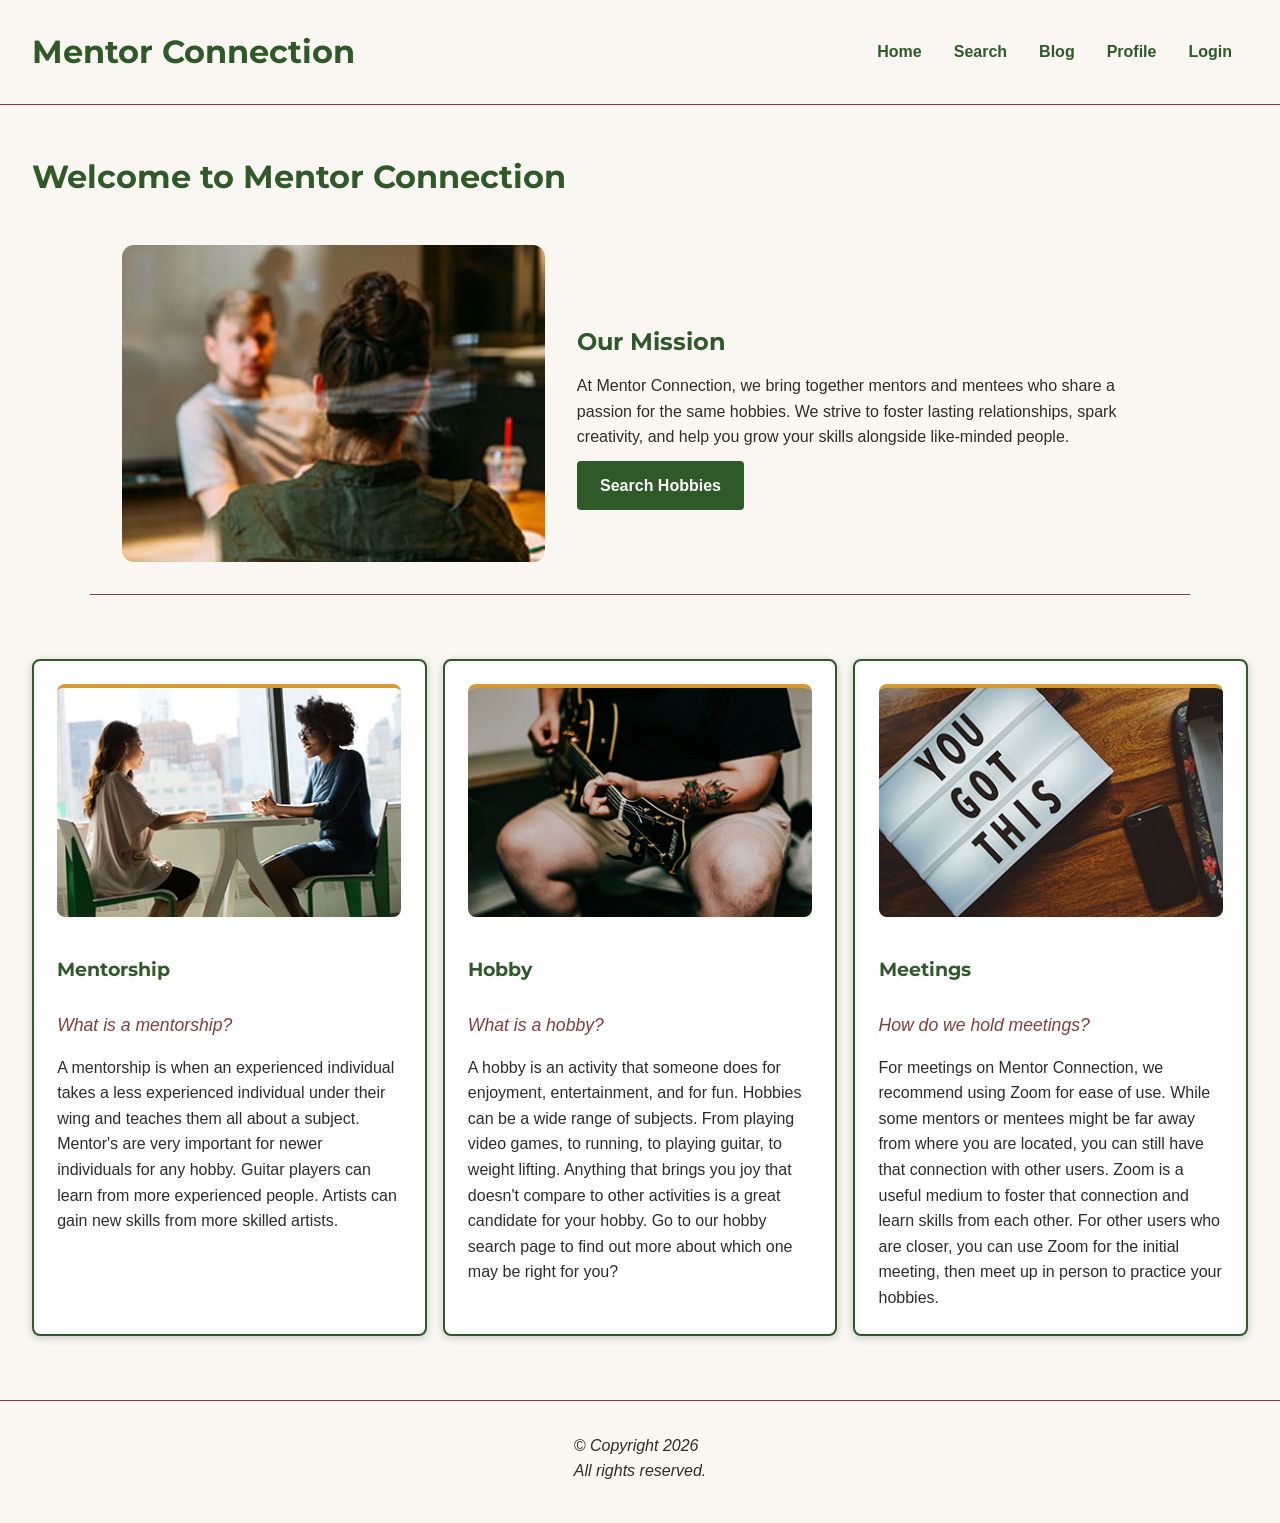
==== commit db4ce1f4: "updated images for the mission statement section fixed the image and text for the mission statement." ====
--- a/index.html
+++ b/index.html
@@ -30,15 +30,13 @@
     <main>
         <h1>Welcome to Mentor Connection</h1>
         <section class="intro-desc">
+            <div class="mission-image">
             <img src="images/mentor-display.jpg" alt="a man and women sitting at a table in an office.">
+            </div>
             <div class="mission">
                 <h2>Our Mission</h2>
-                <p>Here at Mentor Connection, our mission is to unite our users with like minded individuals.
-                Hobbies are a method of expression. An escape to a wondrous world where we can lose ourselves in our passions.
-                Sometimes, we want to share that sense of wonder with other individuals who enjoy those same hobbies. 
-                That's where Mentor Connection comes in. It is our mission to connect mentors and mentees to foster relationships 
-                and grow skills within each person. Mentor Connection is there for you and giving you a chance to grow in your hobbies. 
-                Reach out to us if you have any questions or concerns.</p>
+                <p>At Mentor Connection, we bring together mentors and mentees who share a passion for the same hobbies. 
+                    We strive to foster lasting relationships, spark creativity, and help you grow your skills alongside like-minded people.</p>
                 <a class="button" href="search.html">Search Hobbies</a>
             </div>
         </section>
--- a/styles.css
+++ b/styles.css
@@ -260,20 +260,34 @@
         font-size: 0.95rem; 
     }
 
-    .intro-desc{
-        display: grid;
-        grid-template-columns: 1fr 1fr;
-        padding-block: 4rem;
+    .intro-desc {
+        display: flex;
+        align-items: center;
+        justify-content: space-between;
+        max-width: 1100px;
+        margin: 0 auto;
+        padding: 2rem;
+        gap: 2rem;
         border-bottom: var(--border);
     }
 
+    .mission-image {
+        flex: 1 1 50%;
+    }
+
     .mission p{
-        max-inline-size: 60ch;
-    }
-
-    
-
-
+        flex: 1 1 50%;
+    }
+
+    .mission-image img {
+        width: 100%;
+        aspect-ratio: 4 / 3;
+        object-fit: cover;
+        object-position: center ;
+        border-radius: 12px;
+        display: block;
+        border: red;
+    }
 
     .separator{
         padding-block-start: var(--space-lg);
@@ -348,3 +362,13 @@
   } */
 }
 
+@media (max-width: 350px) {
+    .intro-desc {
+        flex-direction: column;
+    }
+
+    .mission-image,
+    .mission {
+        width: 100%;
+    }
+}
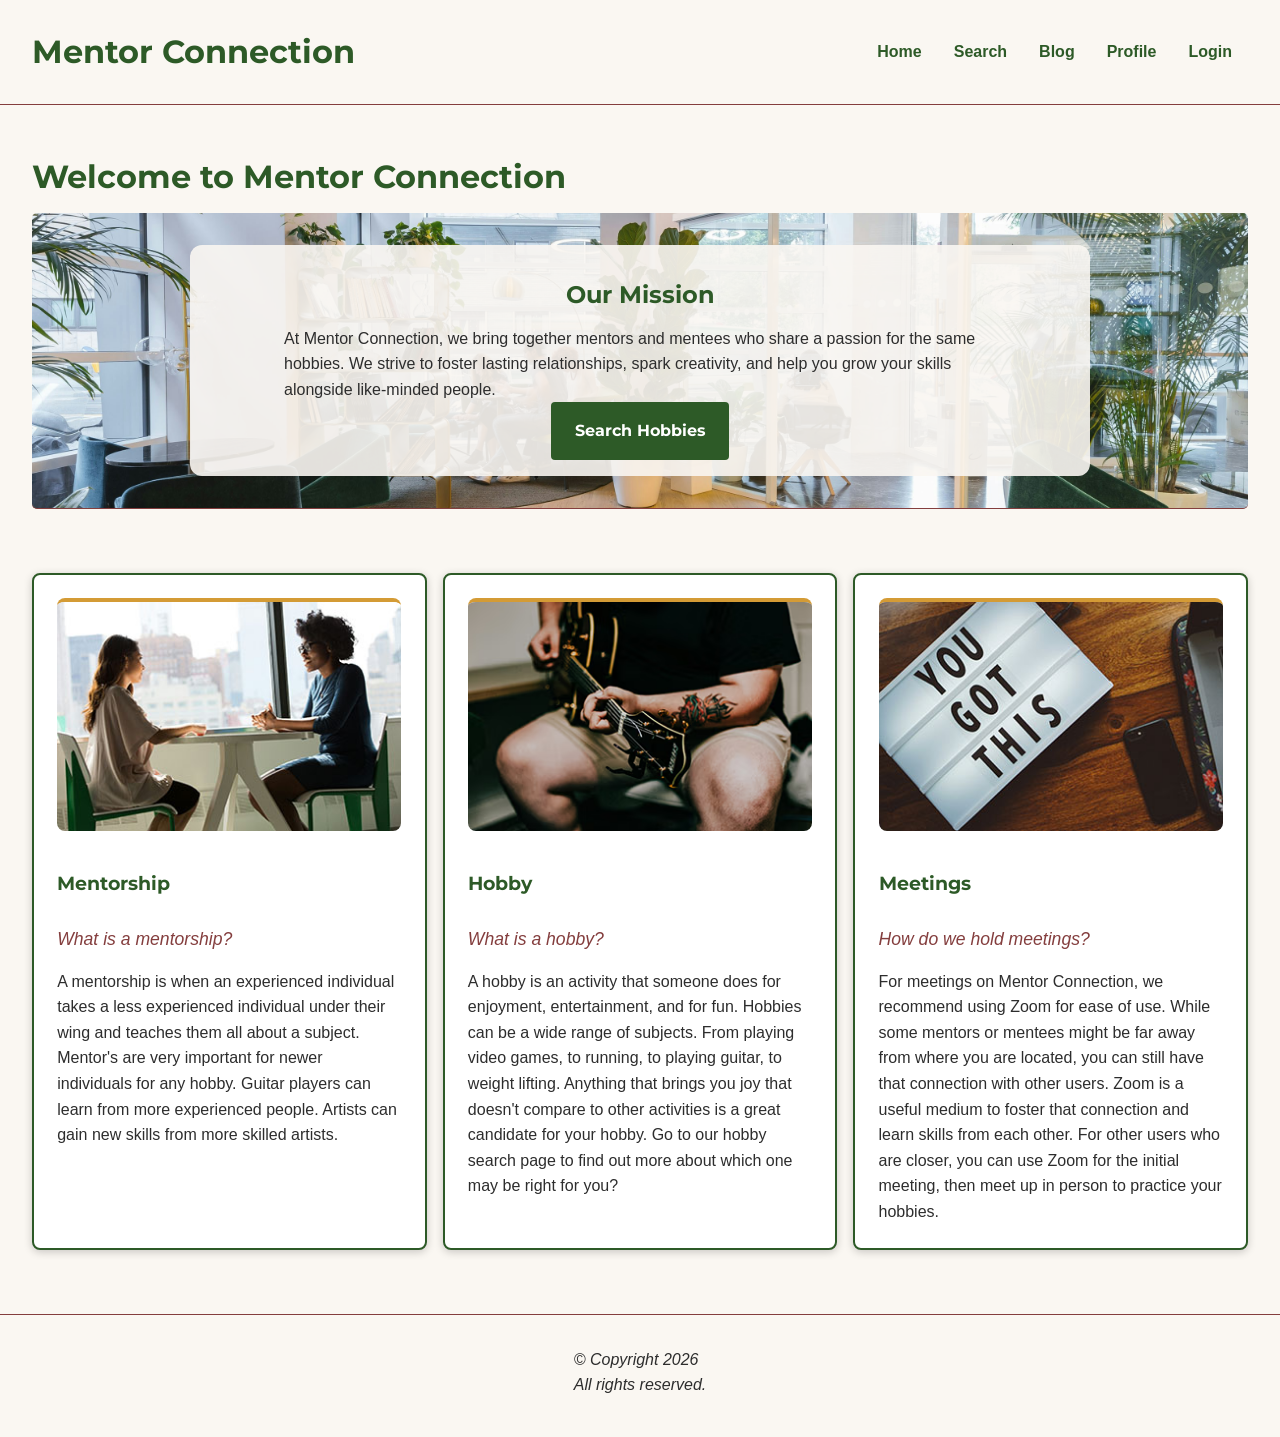
==== commit 404b7448: "updates to index.html, profile.html, styles.css and added new hero image reformatted mission stateme" ====
--- a/index.html
+++ b/index.html
@@ -30,15 +30,12 @@
     <main>
         <h1>Welcome to Mentor Connection</h1>
         <section class="intro-desc">
-            <div class="mission-image">
-            <img src="images/mentor-display.jpg" alt="a man and women sitting at a table in an office.">
-            </div>
-            <div class="mission">
-                <h2>Our Mission</h2>
-                <p>At Mentor Connection, we bring together mentors and mentees who share a passion for the same hobbies. 
-                    We strive to foster lasting relationships, spark creativity, and help you grow your skills alongside like-minded people.</p>
-                <a class="button" href="search.html">Search Hobbies</a>
-            </div>
+                <div class="mission">
+                    <h2>Our Mission</h2>
+                    <p>At Mentor Connection, we bring together mentors and mentees who share a passion for the same hobbies. 
+                        We strive to foster lasting relationships, spark creativity, and help you grow your skills alongside like-minded people.</p>
+                    <a class="button" href="search.html">Search Hobbies</a>
+                </div>
         </section>
         <section class="cards">
             <div class="card-grid">
--- a/styles.css
+++ b/styles.css
@@ -177,7 +177,6 @@
     }
 
 
-
     .settings form, .inbox form { 
         display: flex;
         flex-direction: column;
@@ -199,7 +198,7 @@
    }
 
     .button, button{
-        font-family: var(heading);
+        font-family: var(--heading);
         font-weight: bold;
         background-color: var(--primary);
         color: var(--card-color);
@@ -261,39 +260,40 @@
     }
 
     .intro-desc {
-        display: flex;
-        align-items: center;
-        justify-content: space-between;
-        max-width: 1100px;
         margin: 0 auto;
-        padding: 2rem;
-        gap: 2rem;
+        
+        padding: var(--space-lg);
         border-bottom: var(--border);
-    }
-
-    .mission-image {
-        flex: 1 1 50%;
+        background-image: url("images/hero-img.jpg");
+        background-repeat: no-repeat;
+        background-size: cover;
+        background-position: center;
+        border-radius: 5px;
+    }
+
+    .mission {
+        background-color: color-mix(in srgb, var(--background) 90%, transparent);
+        max-width: 900px;
+        margin: 0 auto;
+        padding: var(--space-sm);
+        border-radius: 12px;
+        display: flex;
+        flex-direction: column;
+    }
+
+    .mission h2, .mission .button, .mission p{
+        align-self: center;
     }
 
     .mission p{
-        flex: 1 1 50%;
-    }
-
-    .mission-image img {
-        width: 100%;
-        aspect-ratio: 4 / 3;
-        object-fit: cover;
-        object-position: center ;
-        border-radius: 12px;
-        display: block;
-        border: red;
+        text-align: left;
+        margin: 0;
     }
 
     .separator{
         padding-block-start: var(--space-lg);
-        display: grid;
-        grid-template-columns: repeat(auto-fill, minmax(450px, 1fr));
-        gap: 5rem;
+        display: flex;
+        flex-direction: column;
     }
 
     .cards{
@@ -360,15 +360,4 @@
             color: #000 !important;
             background-color: #fff !important;
   } */
-}
-
-@media (max-width: 350px) {
-    .intro-desc {
-        flex-direction: column;
-    }
-
-    .mission-image,
-    .mission {
-        width: 100%;
-    }
-}
+}
